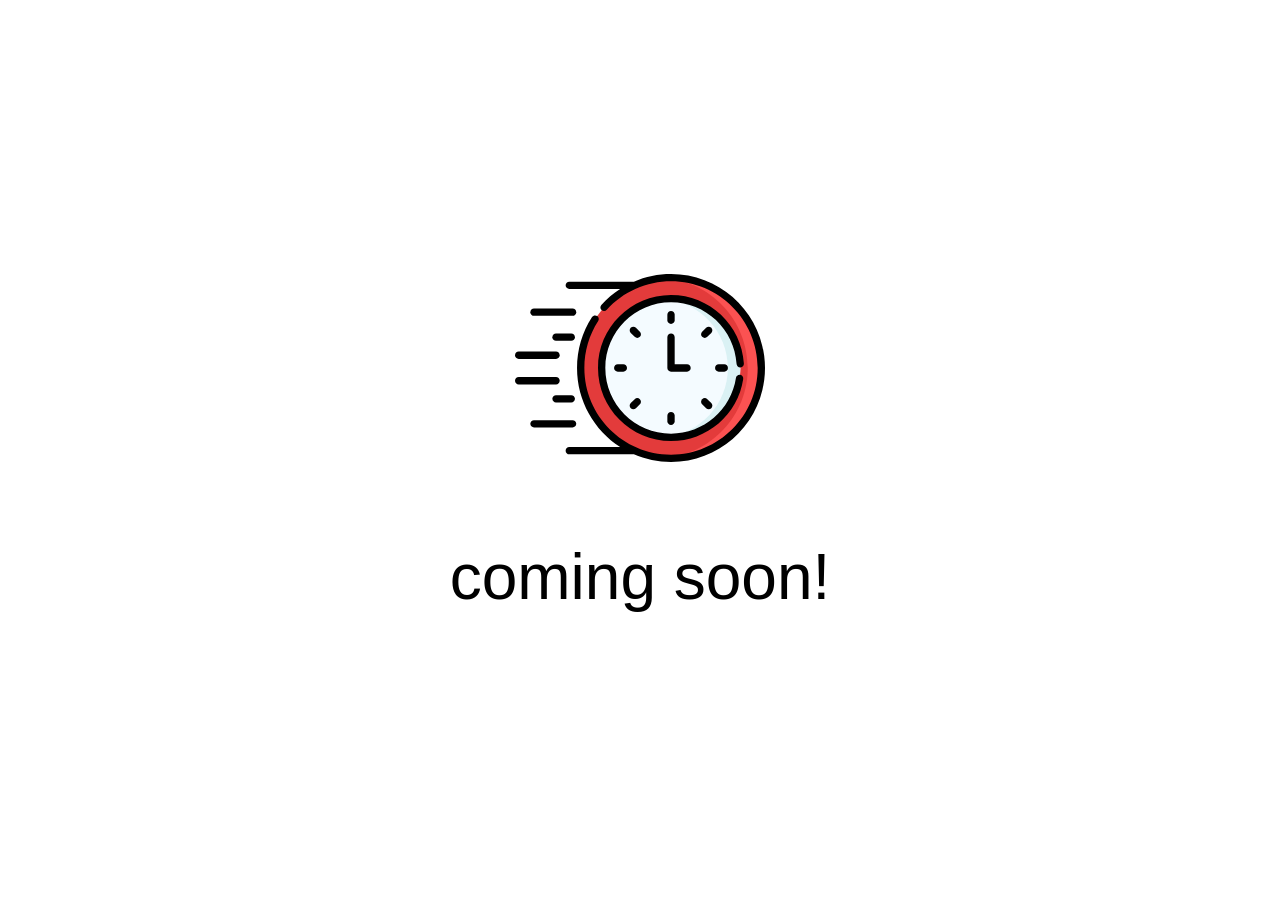
==== index.html @ 2eddc857 "Initial commit" ====
<!DOCTYPE html>
<html lang="en">
<head>
    <meta charset="UTF-8">
    <meta name="viewport" content="width=device-width, initial-scale=1.0">
    <link rel="icon" type="image/png" href="favicon.png">
    <title>Coming soon!</title>
    <style>
        html,
        body {
            width: 100%;
            height: 100%;
        }

        html {
            display: table;
            font-family: Lato, "Segoe UI", Avenir, Ubuntu, Tahoma, Verdana, Helvetica, sans-serif;
        }

        body {
            display: table-cell;
            vertical-align: middle;
            text-align: center;
        }

        h1 {
            font-size: 4em;
            font-weight: normal;
            text-transform: lowercase;
        }

        svg {
            width: 250px;
            height: 250px;
        }
    </style>
</head>
<body>
    <!-- Customize Icon Color -->
    <!-- https://www.flaticon.com/free-icon/fast-time_2972562?term=clock&page=1&position=27# -->
    <?xml version="1.0"?>
    <svg xmlns="http://www.w3.org/2000/svg" id="coming_soon" enable-background="new 0 0 512 512" height="512px" viewBox="0 0 512 512" width="512px">
        <g>
            <g>
                <circle cx="319.528" cy="256" fill="#95d6a4" r="184.972" data-original="#95D6A4" class="active-path" style="fill:#E33B3B" data-old_color="#95d6a4" />
                <path d="m319.528 71.029c-4.682 0-9.322.178-13.917.52 95.656 7.115 171.055 86.976 171.055 184.451s-75.399 177.336-171.055 184.452c4.595.342 9.235.52 13.917.52 102.157-.001 184.972-82.815 184.972-184.972s-82.815-184.971-184.972-184.971z" fill="#78c2a4" data-original="#78C2A4" class="" style="fill:#FB5252" data-old_color="#78c2a4" />
                <circle cx="319.528" cy="256" fill="#f4fbff" r="142.033" data-original="#F4FBFF" class="" style="fill:#F4FBFF" />
                <path d="m319.528 113.967c-4.321 0-8.594.204-12.817.582 72.435 6.48 129.215 67.33 129.215 141.451s-56.78 134.97-129.215 141.451c4.223.377 8.496.582 12.817.582 78.443 0 142.033-63.59 142.033-142.032 0-78.444-63.59-142.034-142.033-142.034z" fill="#daf1f4" data-original="#DAF1F4" class="" />
                <g>
                    <path d="m38.872 149.21h79.098c4.142 0 7.5-3.357 7.5-7.5s-3.358-7.5-7.5-7.5h-79.098c-4.142 0-7.5 3.357-7.5 7.5s3.357 7.5 7.5 7.5z" data-original="#000000" class="" style="fill:#000000" />
                    <path d="m115.258 185.317h-31.246c-4.142 0-7.5 3.357-7.5 7.5s3.358 7.5 7.5 7.5h31.246c4.142 0 7.5-3.357 7.5-7.5s-3.358-7.5-7.5-7.5z" data-original="#000000" class="" style="fill:#000000" />
                    <path d="m7.5 237.327h76.512c4.142 0 7.5-3.357 7.5-7.5s-3.358-7.5-7.5-7.5h-76.512c-4.142 0-7.5 3.357-7.5 7.5s3.358 7.5 7.5 7.5z" data-original="#000000" class="" style="fill:#000000" />
                    <path d="m125.47 370.289c0-4.143-3.358-7.5-7.5-7.5h-79.098c-4.142 0-7.5 3.357-7.5 7.5s3.358 7.5 7.5 7.5h79.098c4.142 0 7.5-3.357 7.5-7.5z" data-original="#000000" class="" style="fill:#000000" />
                    <path d="m115.258 311.683h-31.246c-4.142 0-7.5 3.357-7.5 7.5s3.358 7.5 7.5 7.5h31.246c4.142 0 7.5-3.357 7.5-7.5s-3.358-7.5-7.5-7.5z" data-original="#000000" class="" style="fill:#000000" />
                    <path d="m91.512 282.173c0-4.143-3.358-7.5-7.5-7.5h-76.512c-4.142 0-7.5 3.357-7.5 7.5s3.358 7.5 7.5 7.5h76.512c4.142 0 7.5-3.357 7.5-7.5z" data-original="#000000" class="" style="fill:#000000" />
                    <path d="m319.529 165.83c4.143 0 7.5-3.357 7.5-7.5v-11.448c0-4.143-3.357-7.5-7.5-7.5s-7.5 3.357-7.5 7.5v11.448c0 4.143 3.357 7.5 7.5 7.5z" data-original="#000000" class="" style="fill:#000000" />
                    <path d="m401.99 173.538c-2.93-2.928-7.678-2.928-10.607 0l-8.095 8.095c-2.929 2.93-2.929 7.678 0 10.607 2.931 2.929 7.678 2.928 10.607 0l8.095-8.095c2.928-2.929 2.928-7.677 0-10.607z" data-original="#000000" class="" style="fill:#000000" />
                    <path d="m417.199 248.5c-4.143 0-7.5 3.357-7.5 7.5s3.357 7.5 7.5 7.5h11.447c4.143 0 7.5-3.357 7.5-7.5s-3.357-7.5-7.5-7.5z" data-original="#000000" class="" style="fill:#000000" />
                    <path d="m393.895 319.759c-2.93-2.928-7.678-2.928-10.607 0-2.929 2.93-2.929 7.678 0 10.607l8.095 8.095c2.931 2.929 7.678 2.928 10.607 0 2.929-2.93 2.929-7.678 0-10.607z" data-original="#000000" class="" style="fill:#000000" />
                    <path d="m312.029 353.67v11.447c0 4.143 3.357 7.5 7.5 7.5s7.5-3.357 7.5-7.5v-11.447c0-4.143-3.357-7.5-7.5-7.5s-7.5 3.358-7.5 7.5z" data-original="#000000" class="" style="fill:#000000" />
                    <path d="m245.162 319.759-8.095 8.095c-2.929 2.93-2.929 7.678 0 10.607 2.93 2.929 7.678 2.928 10.606 0l8.095-8.095c2.929-2.93 2.929-7.678 0-10.607-2.928-2.928-7.677-2.928-10.606 0z" data-original="#000000" class="" style="fill:#000000" />
                    <path d="m210.411 248.5c-4.142 0-7.5 3.357-7.5 7.5s3.358 7.5 7.5 7.5h11.448c4.142 0 7.5-3.357 7.5-7.5s-3.358-7.5-7.5-7.5z" data-original="#000000" class="" style="fill:#000000" />
                    <path d="m255.769 181.633-8.095-8.095c-2.929-2.928-7.678-2.928-10.606 0-2.929 2.93-2.929 7.678 0 10.607l8.095 8.095c2.93 2.929 7.678 2.928 10.606 0 2.929-2.929 2.929-7.677 0-10.607z" data-original="#000000" class="" style="fill:#000000" />
                    <path d="m359.859 256c0-4.143-3.357-7.5-7.5-7.5h-25.33v-55.684c0-4.143-3.357-7.5-7.5-7.5s-7.5 3.357-7.5 7.5v63.184c0 4.143 3.357 7.5 7.5 7.5h32.83c4.142 0 7.5-3.357 7.5-7.5z" data-original="#000000" class="" style="fill:#000000" />
                    <path d="m461.741 254.762c4.135-.251 7.283-3.806 7.032-7.94-4.771-78.703-70.327-140.354-149.245-140.354-82.452 0-149.532 67.08-149.532 149.533 0 82.452 67.08 149.532 149.532 149.532 73.869 0 136.9-54.122 147.865-127.157.615-4.096-2.207-7.915-6.304-8.53-4.086-.613-7.915 2.206-8.53 6.304-9.85 65.614-66.506 114.384-133.031 114.384-74.181 0-134.532-60.351-134.532-134.532s60.351-134.533 134.532-134.533c71.001 0 129.98 55.461 134.272 126.263.25 4.132 3.802 7.27 7.941 7.03z" data-original="#000000" class="" style="fill:#000000" />
                    <path d="m319.528 63.529c-26.381 0-52.228 5.473-76.018 15.708h-132.329c-4.142 0-7.5 3.357-7.5 7.5s3.358 7.5 7.5 7.5h104.113c-14.077 9.06-27.036 19.988-38.462 32.604-2.78 3.069-2.546 7.812.524 10.593 3.071 2.781 7.812 2.546 10.594-.524 33.602-37.102 81.561-58.381 131.578-58.381 97.858 0 177.472 79.613 177.472 177.471 0 97.857-79.613 177.471-177.472 177.471-97.858 0-177.471-79.613-177.471-177.471 0-34.268 9.789-67.528 28.307-96.186 2.248-3.479 1.25-8.121-2.229-10.369-3.479-2.247-8.121-1.251-10.37 2.229-20.09 31.088-30.708 67.163-30.708 104.326 0 67.766 35.206 127.458 88.285 161.763h-104.16c-4.142 0-7.5 3.357-7.5 7.5s3.358 7.5 7.5 7.5h132.225c23.36 10.099 49.097 15.708 76.122 15.708 106.128 0 192.471-86.342 192.471-192.471s-86.343-192.471-192.472-192.471z" data-original="#000000" class="" style="fill:#000000" />
                </g>
            </g>
        </g>
    </svg>
    <h1>Coming soon!</h1>
</body>
</html>
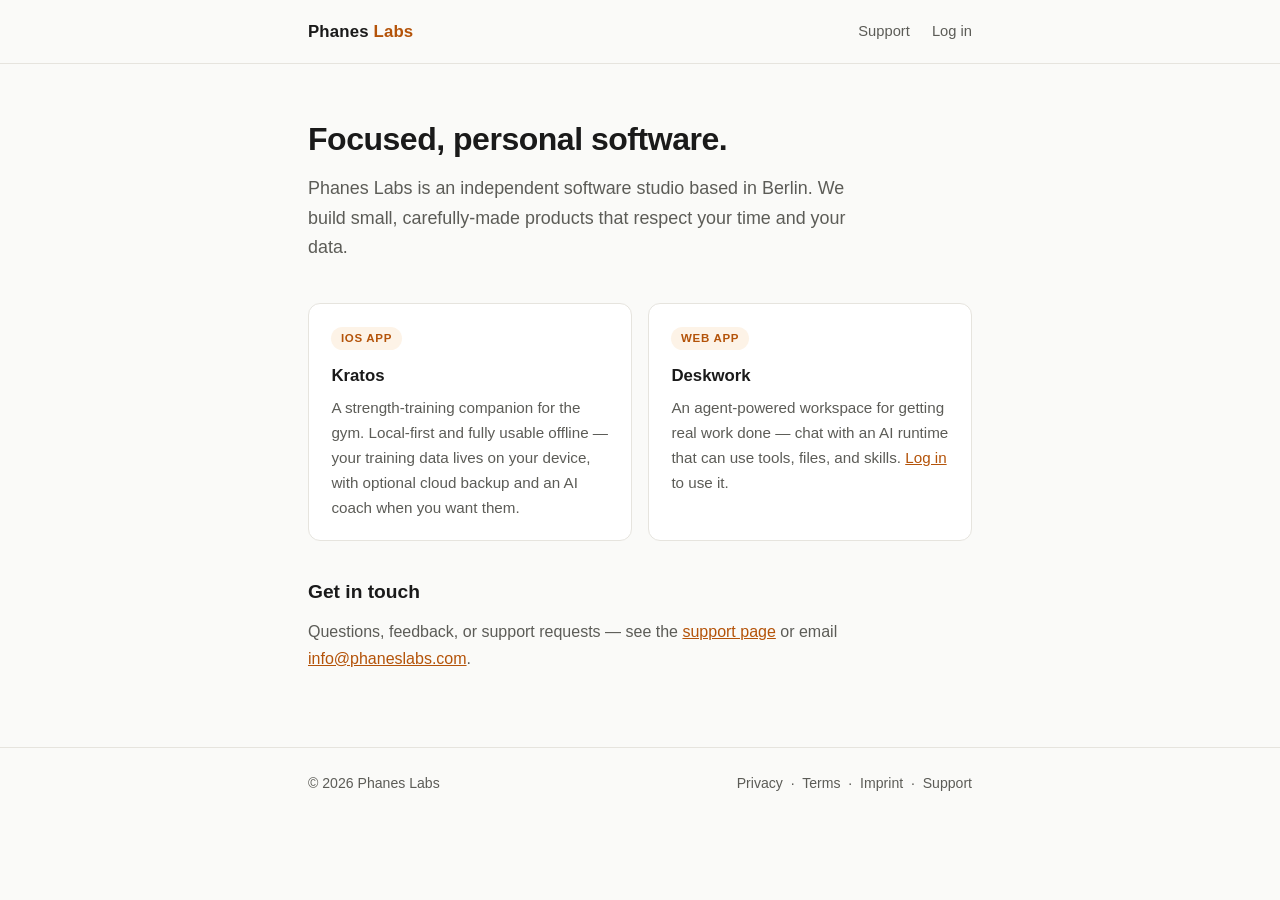
==== commit cc08cb69: "Replace coming-soon page with the Phanes Labs website Landing page plus privacy, terms, imprint, and" ====
--- a/index.html
+++ b/index.html
@@ -1,73 +1,72 @@
-<!DOCTYPE html>
+<!doctype html>
 <html lang="en">
 <head>
-    <meta charset="UTF-8">
-    <meta name="viewport" content="width=device-width, initial-scale=1.0">
-    <link rel="icon" type="image/png" href="favicon.png">
-    <title>Coming soon!</title>
-    <style>
-        html,
-        body {
-            width: 100%;
-            height: 100%;
-        }
-
-        html {
-            display: table;
-            font-family: Lato, "Segoe UI", Avenir, Ubuntu, Tahoma, Verdana, Helvetica, sans-serif;
-        }
-
-        body {
-            display: table-cell;
-            vertical-align: middle;
-            text-align: center;
-        }
-
-        h1 {
-            font-size: 4em;
-            font-weight: normal;
-            text-transform: lowercase;
-        }
-
-        svg {
-            width: 250px;
-            height: 250px;
-        }
-    </style>
+  <meta charset="utf-8" />
+  <meta name="viewport" content="width=device-width, initial-scale=1" />
+  <title>Phanes Labs</title>
+  <meta name="description" content="Phanes Labs is an independent software studio in Berlin — maker of Kratos, a local-first strength training app for iOS, and Deskwork, an agent-powered workspace." />
+  <link rel="stylesheet" href="/styles.css" />
+  <link rel="icon" type="image/png" href="/favicon.png" />
 </head>
 <body>
-    <!-- Customize Icon Color -->
-    <!-- https://www.flaticon.com/free-icon/fast-time_2972562?term=clock&page=1&position=27# -->
-    <?xml version="1.0"?>
-    <svg xmlns="http://www.w3.org/2000/svg" id="coming_soon" enable-background="new 0 0 512 512" height="512px" viewBox="0 0 512 512" width="512px">
-        <g>
-            <g>
-                <circle cx="319.528" cy="256" fill="#95d6a4" r="184.972" data-original="#95D6A4" class="active-path" style="fill:#E33B3B" data-old_color="#95d6a4" />
-                <path d="m319.528 71.029c-4.682 0-9.322.178-13.917.52 95.656 7.115 171.055 86.976 171.055 184.451s-75.399 177.336-171.055 184.452c4.595.342 9.235.52 13.917.52 102.157-.001 184.972-82.815 184.972-184.972s-82.815-184.971-184.972-184.971z" fill="#78c2a4" data-original="#78C2A4" class="" style="fill:#FB5252" data-old_color="#78c2a4" />
-                <circle cx="319.528" cy="256" fill="#f4fbff" r="142.033" data-original="#F4FBFF" class="" style="fill:#F4FBFF" />
-                <path d="m319.528 113.967c-4.321 0-8.594.204-12.817.582 72.435 6.48 129.215 67.33 129.215 141.451s-56.78 134.97-129.215 141.451c4.223.377 8.496.582 12.817.582 78.443 0 142.033-63.59 142.033-142.032 0-78.444-63.59-142.034-142.033-142.034z" fill="#daf1f4" data-original="#DAF1F4" class="" />
-                <g>
-                    <path d="m38.872 149.21h79.098c4.142 0 7.5-3.357 7.5-7.5s-3.358-7.5-7.5-7.5h-79.098c-4.142 0-7.5 3.357-7.5 7.5s3.357 7.5 7.5 7.5z" data-original="#000000" class="" style="fill:#000000" />
-                    <path d="m115.258 185.317h-31.246c-4.142 0-7.5 3.357-7.5 7.5s3.358 7.5 7.5 7.5h31.246c4.142 0 7.5-3.357 7.5-7.5s-3.358-7.5-7.5-7.5z" data-original="#000000" class="" style="fill:#000000" />
-                    <path d="m7.5 237.327h76.512c4.142 0 7.5-3.357 7.5-7.5s-3.358-7.5-7.5-7.5h-76.512c-4.142 0-7.5 3.357-7.5 7.5s3.358 7.5 7.5 7.5z" data-original="#000000" class="" style="fill:#000000" />
-                    <path d="m125.47 370.289c0-4.143-3.358-7.5-7.5-7.5h-79.098c-4.142 0-7.5 3.357-7.5 7.5s3.358 7.5 7.5 7.5h79.098c4.142 0 7.5-3.357 7.5-7.5z" data-original="#000000" class="" style="fill:#000000" />
-                    <path d="m115.258 311.683h-31.246c-4.142 0-7.5 3.357-7.5 7.5s3.358 7.5 7.5 7.5h31.246c4.142 0 7.5-3.357 7.5-7.5s-3.358-7.5-7.5-7.5z" data-original="#000000" class="" style="fill:#000000" />
-                    <path d="m91.512 282.173c0-4.143-3.358-7.5-7.5-7.5h-76.512c-4.142 0-7.5 3.357-7.5 7.5s3.358 7.5 7.5 7.5h76.512c4.142 0 7.5-3.357 7.5-7.5z" data-original="#000000" class="" style="fill:#000000" />
-                    <path d="m319.529 165.83c4.143 0 7.5-3.357 7.5-7.5v-11.448c0-4.143-3.357-7.5-7.5-7.5s-7.5 3.357-7.5 7.5v11.448c0 4.143 3.357 7.5 7.5 7.5z" data-original="#000000" class="" style="fill:#000000" />
-                    <path d="m401.99 173.538c-2.93-2.928-7.678-2.928-10.607 0l-8.095 8.095c-2.929 2.93-2.929 7.678 0 10.607 2.931 2.929 7.678 2.928 10.607 0l8.095-8.095c2.928-2.929 2.928-7.677 0-10.607z" data-original="#000000" class="" style="fill:#000000" />
-                    <path d="m417.199 248.5c-4.143 0-7.5 3.357-7.5 7.5s3.357 7.5 7.5 7.5h11.447c4.143 0 7.5-3.357 7.5-7.5s-3.357-7.5-7.5-7.5z" data-original="#000000" class="" style="fill:#000000" />
-                    <path d="m393.895 319.759c-2.93-2.928-7.678-2.928-10.607 0-2.929 2.93-2.929 7.678 0 10.607l8.095 8.095c2.931 2.929 7.678 2.928 10.607 0 2.929-2.93 2.929-7.678 0-10.607z" data-original="#000000" class="" style="fill:#000000" />
-                    <path d="m312.029 353.67v11.447c0 4.143 3.357 7.5 7.5 7.5s7.5-3.357 7.5-7.5v-11.447c0-4.143-3.357-7.5-7.5-7.5s-7.5 3.358-7.5 7.5z" data-original="#000000" class="" style="fill:#000000" />
-                    <path d="m245.162 319.759-8.095 8.095c-2.929 2.93-2.929 7.678 0 10.607 2.93 2.929 7.678 2.928 10.606 0l8.095-8.095c2.929-2.93 2.929-7.678 0-10.607-2.928-2.928-7.677-2.928-10.606 0z" data-original="#000000" class="" style="fill:#000000" />
-                    <path d="m210.411 248.5c-4.142 0-7.5 3.357-7.5 7.5s3.358 7.5 7.5 7.5h11.448c4.142 0 7.5-3.357 7.5-7.5s-3.358-7.5-7.5-7.5z" data-original="#000000" class="" style="fill:#000000" />
-                    <path d="m255.769 181.633-8.095-8.095c-2.929-2.928-7.678-2.928-10.606 0-2.929 2.93-2.929 7.678 0 10.607l8.095 8.095c2.93 2.929 7.678 2.928 10.606 0 2.929-2.929 2.929-7.677 0-10.607z" data-original="#000000" class="" style="fill:#000000" />
-                    <path d="m359.859 256c0-4.143-3.357-7.5-7.5-7.5h-25.33v-55.684c0-4.143-3.357-7.5-7.5-7.5s-7.5 3.357-7.5 7.5v63.184c0 4.143 3.357 7.5 7.5 7.5h32.83c4.142 0 7.5-3.357 7.5-7.5z" data-original="#000000" class="" style="fill:#000000" />
-                    <path d="m461.741 254.762c4.135-.251 7.283-3.806 7.032-7.94-4.771-78.703-70.327-140.354-149.245-140.354-82.452 0-149.532 67.08-149.532 149.533 0 82.452 67.08 149.532 149.532 149.532 73.869 0 136.9-54.122 147.865-127.157.615-4.096-2.207-7.915-6.304-8.53-4.086-.613-7.915 2.206-8.53 6.304-9.85 65.614-66.506 114.384-133.031 114.384-74.181 0-134.532-60.351-134.532-134.532s60.351-134.533 134.532-134.533c71.001 0 129.98 55.461 134.272 126.263.25 4.132 3.802 7.27 7.941 7.03z" data-original="#000000" class="" style="fill:#000000" />
-                    <path d="m319.528 63.529c-26.381 0-52.228 5.473-76.018 15.708h-132.329c-4.142 0-7.5 3.357-7.5 7.5s3.358 7.5 7.5 7.5h104.113c-14.077 9.06-27.036 19.988-38.462 32.604-2.78 3.069-2.546 7.812.524 10.593 3.071 2.781 7.812 2.546 10.594-.524 33.602-37.102 81.561-58.381 131.578-58.381 97.858 0 177.472 79.613 177.472 177.471 0 97.857-79.613 177.471-177.472 177.471-97.858 0-177.471-79.613-177.471-177.471 0-34.268 9.789-67.528 28.307-96.186 2.248-3.479 1.25-8.121-2.229-10.369-3.479-2.247-8.121-1.251-10.37 2.229-20.09 31.088-30.708 67.163-30.708 104.326 0 67.766 35.206 127.458 88.285 161.763h-104.16c-4.142 0-7.5 3.357-7.5 7.5s3.358 7.5 7.5 7.5h132.225c23.36 10.099 49.097 15.708 76.122 15.708 106.128 0 192.471-86.342 192.471-192.471s-86.343-192.471-192.472-192.471z" data-original="#000000" class="" style="fill:#000000" />
-                </g>
-            </g>
-        </g>
-    </svg>
-    <h1>Coming soon!</h1>
+  <header class="site">
+    <div class="wrap">
+      <a class="brand" href="/">Phanes<span>&nbsp;Labs</span></a>
+      <nav class="site">
+        <a href="/support">Support</a>
+        <a href="https://app.phaneslabs.com">Log in</a>
+      </nav>
+    </div>
+  </header>
+
+  <main>
+    <div class="wrap">
+      <h1>Focused, personal software.</h1>
+      <p class="lede">
+        Phanes Labs is an independent software studio based in Berlin. We build
+        small, carefully-made products that respect your time and your data.
+      </p>
+
+      <div class="cards">
+        <div class="card">
+          <span class="tag">iOS app</span>
+          <h3>Kratos</h3>
+          <p>
+            A strength-training companion for the gym. Local-first and fully
+            usable offline — your training data lives on your device, with
+            optional cloud backup and an AI coach when you want them.
+          </p>
+        </div>
+        <div class="card">
+          <span class="tag">Web app</span>
+          <h3>Deskwork</h3>
+          <p>
+            An agent-powered workspace for getting real work done — chat with
+            an AI runtime that can use tools, files, and skills.
+            <a href="https://app.phaneslabs.com">Log in</a> to use it.
+          </p>
+        </div>
+      </div>
+
+      <h2>Get in touch</h2>
+      <p class="muted">
+        Questions, feedback, or support requests — see the
+        <a href="/support">support page</a> or email
+        <a href="mailto:info@phaneslabs.com">info@phaneslabs.com</a>.
+      </p>
+    </div>
+  </main>
+
+  <footer class="site">
+    <div class="wrap">
+      <span>&copy; 2026 Phanes Labs</span>
+      <span>
+        <a href="/privacy">Privacy</a> &nbsp;·&nbsp;
+        <a href="/terms">Terms</a> &nbsp;·&nbsp;
+        <a href="/imprint">Imprint</a> &nbsp;·&nbsp;
+        <a href="/support">Support</a>
+      </span>
+    </div>
+  </footer>
 </body>
 </html>
--- a/styles.css
+++ b/styles.css
@@ -0,0 +1,193 @@
+/* Phanes Labs — landing site. Static, dependency-free. */
+
+:root {
+  --bg: #fafaf8;
+  --surface: #ffffff;
+  --text: #1a1a1a;
+  --muted: #5c5c57;
+  --border: #e6e4de;
+  --accent: #b45309;
+  --accent-soft: #fdf3e7;
+  --max-width: 44rem;
+}
+
+@media (prefers-color-scheme: dark) {
+  :root {
+    --bg: #131311;
+    --surface: #1c1c19;
+    --text: #ececea;
+    --muted: #a3a29b;
+    --border: #2c2b27;
+    --accent: #e8985a;
+    --accent-soft: #2a2018;
+  }
+}
+
+* {
+  box-sizing: border-box;
+}
+
+body {
+  margin: 0;
+  background: var(--bg);
+  color: var(--text);
+  font-family: -apple-system, BlinkMacSystemFont, "Segoe UI", Roboto,
+    "Helvetica Neue", Arial, sans-serif;
+  line-height: 1.65;
+  -webkit-font-smoothing: antialiased;
+}
+
+.wrap {
+  max-width: var(--max-width);
+  margin: 0 auto;
+  padding: 0 1.25rem;
+}
+
+header.site {
+  border-bottom: 1px solid var(--border);
+}
+
+header.site .wrap {
+  display: flex;
+  align-items: center;
+  justify-content: space-between;
+  gap: 1rem;
+  padding-top: 1.1rem;
+  padding-bottom: 1.1rem;
+}
+
+.brand {
+  font-weight: 650;
+  letter-spacing: 0.01em;
+  text-decoration: none;
+  color: var(--text);
+  font-size: 1.05rem;
+}
+
+.brand span {
+  color: var(--accent);
+}
+
+nav.site a {
+  color: var(--muted);
+  text-decoration: none;
+  font-size: 0.92rem;
+  margin-left: 1.1rem;
+}
+
+nav.site a:hover {
+  color: var(--text);
+}
+
+main {
+  padding: 3.5rem 0 4rem;
+}
+
+h1 {
+  font-size: 2rem;
+  line-height: 1.2;
+  letter-spacing: -0.015em;
+  margin: 0 0 1rem;
+}
+
+h2 {
+  font-size: 1.2rem;
+  margin: 2.2rem 0 0.6rem;
+}
+
+p {
+  margin: 0.7rem 0;
+}
+
+.lede {
+  font-size: 1.12rem;
+  color: var(--muted);
+  max-width: 36rem;
+}
+
+.muted {
+  color: var(--muted);
+}
+
+a {
+  color: var(--accent);
+}
+
+.cards {
+  display: grid;
+  grid-template-columns: repeat(auto-fit, minmax(16rem, 1fr));
+  gap: 1rem;
+  margin-top: 2.5rem;
+}
+
+.card {
+  background: var(--surface);
+  border: 1px solid var(--border);
+  border-radius: 12px;
+  padding: 1.25rem 1.4rem;
+}
+
+.card h3 {
+  margin: 0 0 0.35rem;
+  font-size: 1.05rem;
+}
+
+.card p {
+  margin: 0;
+  color: var(--muted);
+  font-size: 0.95rem;
+}
+
+.tag {
+  display: inline-block;
+  font-size: 0.72rem;
+  font-weight: 600;
+  text-transform: uppercase;
+  letter-spacing: 0.06em;
+  color: var(--accent);
+  background: var(--accent-soft);
+  border-radius: 999px;
+  padding: 0.15rem 0.6rem;
+  margin-bottom: 0.7rem;
+}
+
+.legal main h2 {
+  font-size: 1.1rem;
+}
+
+.legal .updated {
+  color: var(--muted);
+  font-size: 0.9rem;
+  margin-bottom: 2rem;
+}
+
+ul {
+  padding-left: 1.2rem;
+}
+
+li {
+  margin: 0.3rem 0;
+}
+
+footer.site {
+  border-top: 1px solid var(--border);
+  padding: 1.5rem 0 2.5rem;
+  font-size: 0.88rem;
+  color: var(--muted);
+}
+
+footer.site .wrap {
+  display: flex;
+  flex-wrap: wrap;
+  gap: 0.4rem 1.4rem;
+  justify-content: space-between;
+}
+
+footer.site a {
+  color: var(--muted);
+  text-decoration: none;
+}
+
+footer.site a:hover {
+  color: var(--text);
+}
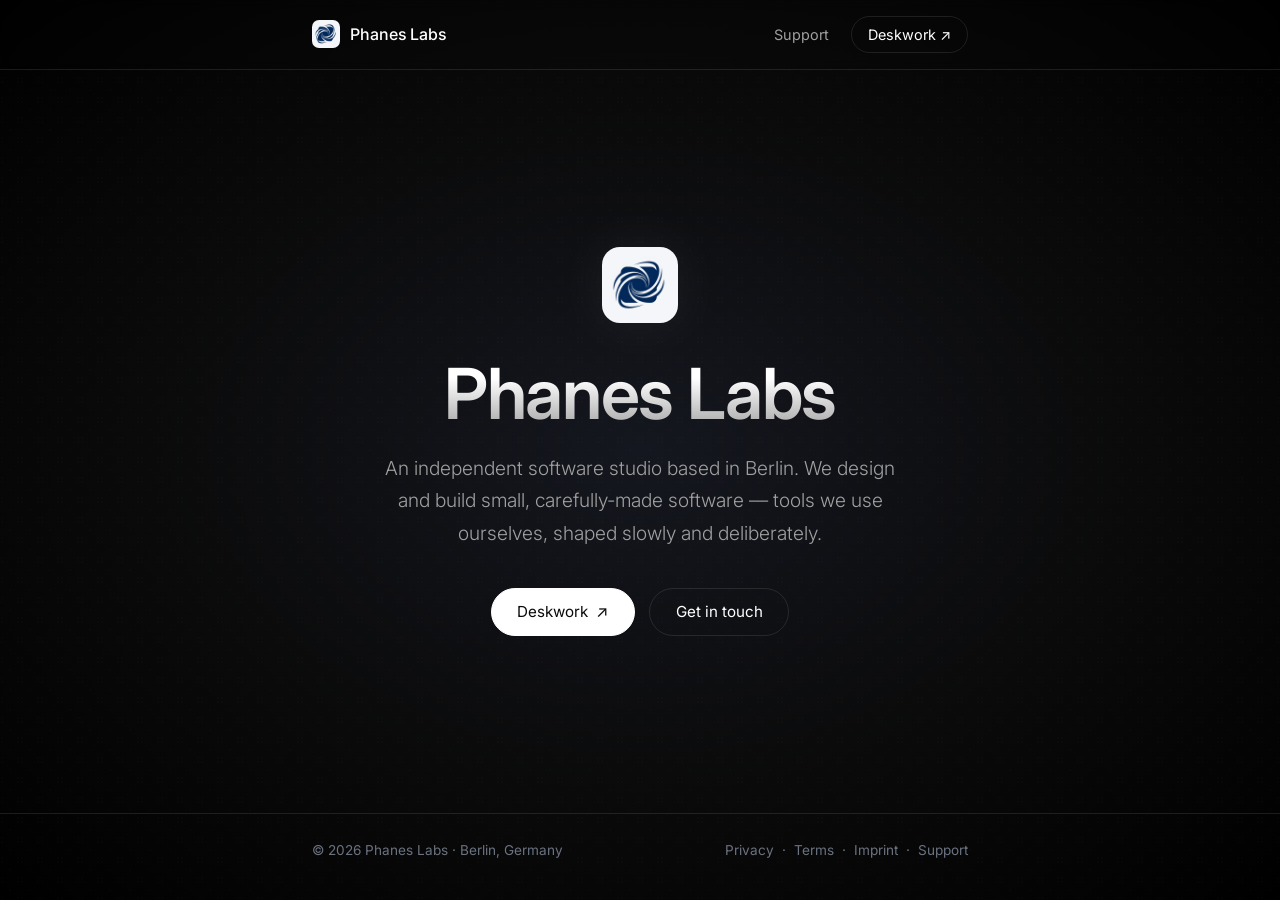
==== commit 5cba4ff7: "Restyle site with the Phanes Labs brand look Dark radial theme with the dot texture, Inter, gradient" ====
--- a/index.html
+++ b/index.html
@@ -4,62 +4,47 @@
   <meta charset="utf-8" />
   <meta name="viewport" content="width=device-width, initial-scale=1" />
   <title>Phanes Labs</title>
-  <meta name="description" content="Phanes Labs is an independent software studio in Berlin — maker of Kratos, a local-first strength training app for iOS, and Deskwork, an agent-powered workspace." />
+  <meta name="description" content="Phanes Labs is an independent software studio based in Berlin." />
+  <link rel="preconnect" href="https://fonts.googleapis.com" />
+  <link rel="preconnect" href="https://fonts.gstatic.com" crossorigin />
+  <link rel="stylesheet" href="https://fonts.googleapis.com/css2?family=Inter:wght@300;400;500;600&display=swap" />
   <link rel="stylesheet" href="/styles.css" />
   <link rel="icon" type="image/png" href="/favicon.png" />
+  <link rel="apple-touch-icon" href="/apple-touch-icon.png" />
 </head>
 <body>
   <header class="site">
     <div class="wrap">
-      <a class="brand" href="/">Phanes<span>&nbsp;Labs</span></a>
+      <a class="brand" href="/">
+        <img src="/logo.png" alt="" width="28" height="28" />
+        Phanes Labs
+      </a>
       <nav class="site">
         <a href="/support">Support</a>
-        <a href="https://app.phaneslabs.com">Log in</a>
+        <a class="pill" href="https://app.phaneslabs.com">Deskwork&nbsp;<span class="arrow">↗</span></a>
       </nav>
     </div>
   </header>
 
   <main>
-    <div class="wrap">
-      <h1>Focused, personal software.</h1>
+    <div class="wrap hero">
+      <img class="mark" src="/logo.png" alt="Phanes Labs logo" width="76" height="76" />
+      <h1>Phanes Labs</h1>
       <p class="lede">
-        Phanes Labs is an independent software studio based in Berlin. We build
-        small, carefully-made products that respect your time and your data.
+        An independent software studio based in Berlin.
+        We design and build small, carefully-made software —
+        tools we use ourselves, shaped slowly and deliberately.
       </p>
-
-      <div class="cards">
-        <div class="card">
-          <span class="tag">iOS app</span>
-          <h3>Kratos</h3>
-          <p>
-            A strength-training companion for the gym. Local-first and fully
-            usable offline — your training data lives on your device, with
-            optional cloud backup and an AI coach when you want them.
-          </p>
-        </div>
-        <div class="card">
-          <span class="tag">Web app</span>
-          <h3>Deskwork</h3>
-          <p>
-            An agent-powered workspace for getting real work done — chat with
-            an AI runtime that can use tools, files, and skills.
-            <a href="https://app.phaneslabs.com">Log in</a> to use it.
-          </p>
-        </div>
+      <div class="actions">
+        <a class="btn primary" href="https://app.phaneslabs.com">Deskwork <span class="arrow">↗</span></a>
+        <a class="btn outline" href="mailto:info@phaneslabs.com">Get in touch</a>
       </div>
-
-      <h2>Get in touch</h2>
-      <p class="muted">
-        Questions, feedback, or support requests — see the
-        <a href="/support">support page</a> or email
-        <a href="mailto:info@phaneslabs.com">info@phaneslabs.com</a>.
-      </p>
     </div>
   </main>
 
   <footer class="site">
     <div class="wrap">
-      <span>&copy; 2026 Phanes Labs</span>
+      <span>&copy; 2026 Phanes Labs · Berlin, Germany</span>
       <span>
         <a href="/privacy">Privacy</a> &nbsp;·&nbsp;
         <a href="/terms">Terms</a> &nbsp;·&nbsp;
--- a/styles.css
+++ b/styles.css
@@ -1,50 +1,58 @@
-/* Phanes Labs — landing site. Static, dependency-free. */
+/* Phanes Labs — phaneslabs.com. Static, dependency-free, dark brand theme. */
 
 :root {
-  --bg: #fafaf8;
-  --surface: #ffffff;
-  --text: #1a1a1a;
-  --muted: #5c5c57;
-  --border: #e6e4de;
-  --accent: #b45309;
-  --accent-soft: #fdf3e7;
+  --bg: #0a0a0a;
+  --surface: #1e2231;
+  --surface-elevated: #252a3c;
+  --text: #ffffff;
+  --text-secondary: #a0a0a0;
+  --text-muted: #6b7280;
+  --border: rgba(255, 255, 255, 0.1);
+  --border-hover: rgba(255, 255, 255, 0.25);
   --max-width: 44rem;
-}
-
-@media (prefers-color-scheme: dark) {
-  :root {
-    --bg: #131311;
-    --surface: #1c1c19;
-    --text: #ececea;
-    --muted: #a3a29b;
-    --border: #2c2b27;
-    --accent: #e8985a;
-    --accent-soft: #2a2018;
-  }
 }
 
 * {
   box-sizing: border-box;
 }
 
+html {
+  height: 100%;
+}
+
 body {
   margin: 0;
-  background: var(--bg);
-  color: var(--text);
-  font-family: -apple-system, BlinkMacSystemFont, "Segoe UI", Roboto,
+  min-height: 100%;
+  display: flex;
+  flex-direction: column;
+  background-color: var(--bg);
+  background-image: url("/bg-texture.svg"),
+    radial-gradient(
+      ellipse at center,
+      rgba(30, 34, 49, 0.55) 0%,
+      rgba(10, 10, 10, 0.95) 55%,
+      rgba(0, 0, 0, 1) 100%
+    );
+  background-attachment: fixed;
+  color: var(--text);
+  font-family: "Inter", -apple-system, BlinkMacSystemFont, "Segoe UI", Roboto,
     "Helvetica Neue", Arial, sans-serif;
   line-height: 1.65;
   -webkit-font-smoothing: antialiased;
 }
 
 .wrap {
+  width: 100%;
   max-width: var(--max-width);
   margin: 0 auto;
-  padding: 0 1.25rem;
-}
+  padding: 0 1.5rem;
+}
+
+/* ---- Header ---- */
 
 header.site {
   border-bottom: 1px solid var(--border);
+  backdrop-filter: blur(6px);
 }
 
 header.site .wrap {
@@ -52,142 +60,276 @@
   align-items: center;
   justify-content: space-between;
   gap: 1rem;
-  padding-top: 1.1rem;
-  padding-bottom: 1.1rem;
+  padding-top: 1rem;
+  padding-bottom: 1rem;
 }
 
 .brand {
-  font-weight: 650;
-  letter-spacing: 0.01em;
+  display: inline-flex;
+  align-items: center;
+  gap: 0.65rem;
+  font-weight: 500;
+  letter-spacing: -0.01em;
   text-decoration: none;
   color: var(--text);
-  font-size: 1.05rem;
-}
-
-.brand span {
-  color: var(--accent);
+  font-size: 1rem;
+}
+
+.brand img {
+  width: 28px;
+  height: 28px;
+  border-radius: 7px;
+  background: #f4f6fa;
+  padding: 2px;
+  display: block;
+}
+
+nav.site {
+  display: flex;
+  align-items: center;
+  gap: 1.4rem;
 }
 
 nav.site a {
-  color: var(--muted);
+  color: var(--text-secondary);
   text-decoration: none;
-  font-size: 0.92rem;
-  margin-left: 1.1rem;
+  font-size: 0.9rem;
+  font-weight: 400;
 }
 
 nav.site a:hover {
   color: var(--text);
 }
 
+nav.site a.pill {
+  color: var(--text);
+  border: 1px solid var(--border);
+  border-radius: 999px;
+  padding: 0.35rem 1rem;
+  transition: border-color 0.15s ease, background 0.15s ease;
+}
+
+nav.site a.pill:hover {
+  border-color: var(--border-hover);
+  background: rgba(255, 255, 255, 0.06);
+}
+
+/* ---- Main / hero ---- */
+
 main {
-  padding: 3.5rem 0 4rem;
+  flex: 1;
+  display: flex;
+  align-items: center;
+  padding: 4rem 0;
+}
+
+.legal main {
+  align-items: flex-start;
+  padding: 3rem 0 4rem;
+}
+
+.hero {
+  text-align: center;
+  display: flex;
+  flex-direction: column;
+  align-items: center;
+}
+
+.hero .mark {
+  width: 76px;
+  height: 76px;
+  border-radius: 18px;
+  background: #f4f6fa;
+  padding: 8px;
+  margin-bottom: 2rem;
+  box-shadow: 0 0 60px rgba(255, 255, 255, 0.07);
 }
 
 h1 {
+  font-size: clamp(2.6rem, 7vw, 4.4rem);
+  font-weight: 600;
+  line-height: 1.1;
+  letter-spacing: -0.02em;
+  margin: 0 0 1.2rem;
+  background: linear-gradient(180deg, #ffffff 30%, #a0a0a0 100%);
+  -webkit-background-clip: text;
+  background-clip: text;
+  -webkit-text-fill-color: transparent;
+  color: transparent;
+}
+
+.legal h1 {
   font-size: 2rem;
-  line-height: 1.2;
   letter-spacing: -0.015em;
-  margin: 0 0 1rem;
 }
 
 h2 {
-  font-size: 1.2rem;
-  margin: 2.2rem 0 0.6rem;
+  font-size: 1.15rem;
+  font-weight: 500;
+  color: var(--text);
+  margin: 2.4rem 0 0.6rem;
+}
+
+h3 {
+  font-size: 1rem;
+  font-weight: 500;
+  margin: 1.6rem 0 0.4rem;
 }
 
 p {
   margin: 0.7rem 0;
+  color: var(--text-secondary);
 }
 
 .lede {
-  font-size: 1.12rem;
-  color: var(--muted);
-  max-width: 36rem;
+  font-size: clamp(1rem, 2vw, 1.2rem);
+  font-weight: 300;
+  color: var(--text-secondary);
+  line-height: 1.7;
+  max-width: 34rem;
+  margin: 0 auto;
 }
 
 .muted {
-  color: var(--muted);
+  color: var(--text-muted);
+}
+
+strong {
+  color: var(--text);
+  font-weight: 500;
 }
 
 a {
-  color: var(--accent);
-}
-
-.cards {
-  display: grid;
-  grid-template-columns: repeat(auto-fit, minmax(16rem, 1fr));
-  gap: 1rem;
-  margin-top: 2.5rem;
-}
-
-.card {
-  background: var(--surface);
+  color: #d7dbe6;
+}
+
+a:hover {
+  color: #ffffff;
+}
+
+/* ---- Buttons ---- */
+
+.actions {
+  display: flex;
+  flex-wrap: wrap;
+  gap: 0.9rem;
+  justify-content: center;
+  margin-top: 2.4rem;
+}
+
+.btn {
+  display: inline-flex;
+  align-items: center;
+  gap: 0.5rem;
+  text-decoration: none;
+  font-size: 0.95rem;
+  font-weight: 400;
+  border-radius: 999px;
+  padding: 0.65rem 1.6rem;
+  transition: border-color 0.15s ease, background 0.15s ease, color 0.15s ease;
+}
+
+.btn.primary {
+  background: #ffffff;
+  color: #0a0a0a;
+  border: 1px solid #ffffff;
+}
+
+.btn.primary:hover {
+  background: #e4e4e4;
+  color: #0a0a0a;
+}
+
+.btn.outline {
+  color: var(--text);
   border: 1px solid var(--border);
-  border-radius: 12px;
-  padding: 1.25rem 1.4rem;
-}
-
-.card h3 {
-  margin: 0 0 0.35rem;
-  font-size: 1.05rem;
-}
-
-.card p {
-  margin: 0;
-  color: var(--muted);
-  font-size: 0.95rem;
-}
-
-.tag {
-  display: inline-block;
-  font-size: 0.72rem;
-  font-weight: 600;
-  text-transform: uppercase;
-  letter-spacing: 0.06em;
-  color: var(--accent);
-  background: var(--accent-soft);
-  border-radius: 999px;
-  padding: 0.15rem 0.6rem;
-  margin-bottom: 0.7rem;
-}
-
-.legal main h2 {
-  font-size: 1.1rem;
-}
+  background: transparent;
+}
+
+.btn.outline:hover {
+  border-color: var(--border-hover);
+  background: rgba(255, 255, 255, 0.06);
+}
+
+.btn .arrow {
+  font-size: 1.05em;
+  line-height: 1;
+}
+
+/* ---- Legal / prose pages ---- */
 
 .legal .updated {
-  color: var(--muted);
-  font-size: 0.9rem;
-  margin-bottom: 2rem;
-}
-
-ul {
+  color: var(--text-muted);
+  font-size: 0.88rem;
+  margin: -0.4rem 0 2.2rem;
+}
+
+ul,
+ol {
   padding-left: 1.2rem;
+  color: var(--text-secondary);
 }
 
 li {
-  margin: 0.3rem 0;
-}
+  margin: 0.35rem 0;
+}
+
+/* ---- Footer ---- */
 
 footer.site {
   border-top: 1px solid var(--border);
-  padding: 1.5rem 0 2.5rem;
-  font-size: 0.88rem;
-  color: var(--muted);
+  padding: 1.6rem 0 2.4rem;
+  font-size: 0.85rem;
+  color: var(--text-muted);
 }
 
 footer.site .wrap {
   display: flex;
   flex-wrap: wrap;
-  gap: 0.4rem 1.4rem;
+  gap: 0.5rem 1.6rem;
   justify-content: space-between;
 }
 
 footer.site a {
-  color: var(--muted);
+  color: var(--text-muted);
   text-decoration: none;
 }
 
 footer.site a:hover {
-  color: var(--text);
-}
+  color: var(--text-secondary);
+}
+
+/* ---- Fade-in ---- */
+
+@keyframes fadeUp {
+  from {
+    opacity: 0;
+    transform: translateY(16px);
+  }
+  to {
+    opacity: 1;
+    transform: translateY(0);
+  }
+}
+
+.hero > * {
+  animation: fadeUp 0.7s ease-out both;
+}
+
+.hero > *:nth-child(2) {
+  animation-delay: 0.12s;
+}
+
+.hero > *:nth-child(3) {
+  animation-delay: 0.24s;
+}
+
+.hero > *:nth-child(4) {
+  animation-delay: 0.36s;
+}
+
+@media (prefers-reduced-motion: reduce) {
+  .hero > * {
+    animation: none;
+  }
+}
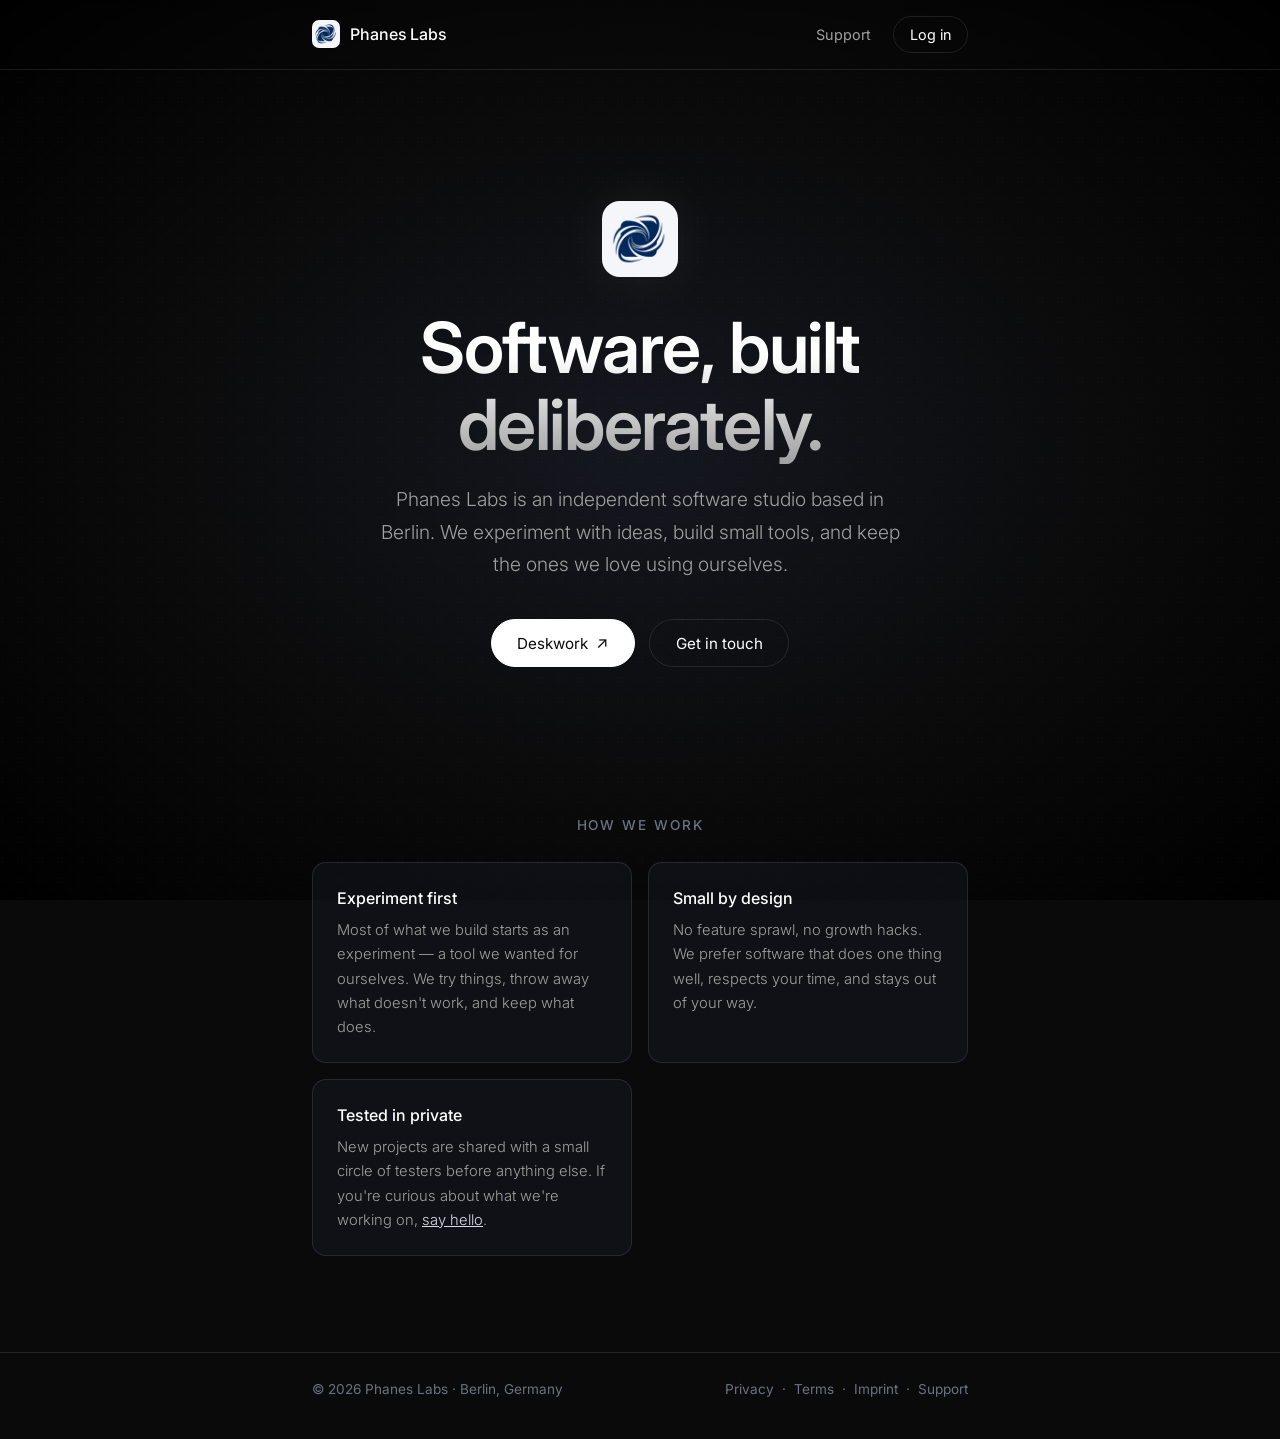
==== commit daccb71b: "Rework hero copy, nav Log in, platform-neutral legal wording Hero headline no longer repeats the bra" ====
--- a/index.html
+++ b/index.html
@@ -21,25 +21,59 @@
       </a>
       <nav class="site">
         <a href="/support">Support</a>
-        <a class="pill" href="https://app.phaneslabs.com">Deskwork&nbsp;<span class="arrow">↗</span></a>
+        <a class="pill" href="https://app.phaneslabs.com">Log in</a>
       </nav>
     </div>
   </header>
 
   <main>
-    <div class="wrap hero">
-      <img class="mark" src="/logo.png" alt="Phanes Labs logo" width="76" height="76" />
-      <h1>Phanes Labs</h1>
-      <p class="lede">
-        An independent software studio based in Berlin.
-        We design and build small, carefully-made software —
-        tools we use ourselves, shaped slowly and deliberately.
-      </p>
-      <div class="actions">
-        <a class="btn primary" href="https://app.phaneslabs.com">Deskwork <span class="arrow">↗</span></a>
-        <a class="btn outline" href="mailto:info@phaneslabs.com">Get in touch</a>
+    <section class="hero-section">
+      <div class="wrap hero">
+        <img class="mark" src="/logo.png" alt="Phanes Labs logo" width="76" height="76" />
+        <h1>Software, built<br />deliberately.</h1>
+        <p class="lede">
+          Phanes Labs is an independent software studio based in Berlin.
+          We experiment with ideas, build small tools, and keep the ones
+          we love using ourselves.
+        </p>
+        <div class="actions">
+          <a class="btn primary" href="https://app.phaneslabs.com">Deskwork <span class="arrow">↗</span></a>
+          <a class="btn outline" href="mailto:info@phaneslabs.com">Get in touch</a>
+        </div>
       </div>
-    </div>
+    </section>
+
+    <section class="below">
+      <div class="wrap">
+        <h2 class="section-title">How we work</h2>
+        <div class="cards">
+          <div class="card">
+            <h3>Experiment first</h3>
+            <p>
+              Most of what we build starts as an experiment — a tool we
+              wanted for ourselves. We try things, throw away what doesn't
+              work, and keep what does.
+            </p>
+          </div>
+          <div class="card">
+            <h3>Small by design</h3>
+            <p>
+              No feature sprawl, no growth hacks. We prefer software that
+              does one thing well, respects your time, and stays out of
+              your way.
+            </p>
+          </div>
+          <div class="card">
+            <h3>Tested in private</h3>
+            <p>
+              New projects are shared with a small circle of testers before
+              anything else. If you're curious about what we're working on,
+              <a href="mailto:info@phaneslabs.com">say hello</a>.
+            </p>
+          </div>
+        </div>
+      </div>
+    </section>
   </main>
 
   <footer class="site">
--- a/styles.css
+++ b/styles.css
@@ -118,14 +118,59 @@
 
 main {
   flex: 1;
-  display: flex;
-  align-items: center;
+}
+
+.legal main {
+  padding: 3rem 0 4rem;
+}
+
+.hero-section {
+  display: flex;
+  align-items: center;
+  min-height: calc(88vh - 4rem);
   padding: 4rem 0;
 }
 
-.legal main {
-  align-items: flex-start;
-  padding: 3rem 0 4rem;
+.below {
+  padding: 1rem 0 6rem;
+}
+
+.section-title {
+  text-align: center;
+  font-size: 0.85rem;
+  font-weight: 500;
+  text-transform: uppercase;
+  letter-spacing: 0.14em;
+  color: var(--text-muted);
+  margin: 0 0 1.6rem;
+}
+
+.cards {
+  display: grid;
+  grid-template-columns: repeat(auto-fit, minmax(15rem, 1fr));
+  gap: 1rem;
+}
+
+.card {
+  background: rgba(30, 34, 49, 0.35);
+  border: 1px solid var(--border);
+  border-radius: 14px;
+  padding: 1.4rem 1.5rem;
+}
+
+.card h3 {
+  margin: 0 0 0.4rem;
+  font-size: 1rem;
+  font-weight: 500;
+  color: var(--text);
+}
+
+.card p {
+  margin: 0;
+  font-size: 0.92rem;
+  font-weight: 300;
+  line-height: 1.65;
+  color: var(--text-secondary);
 }
 
 .hero {
